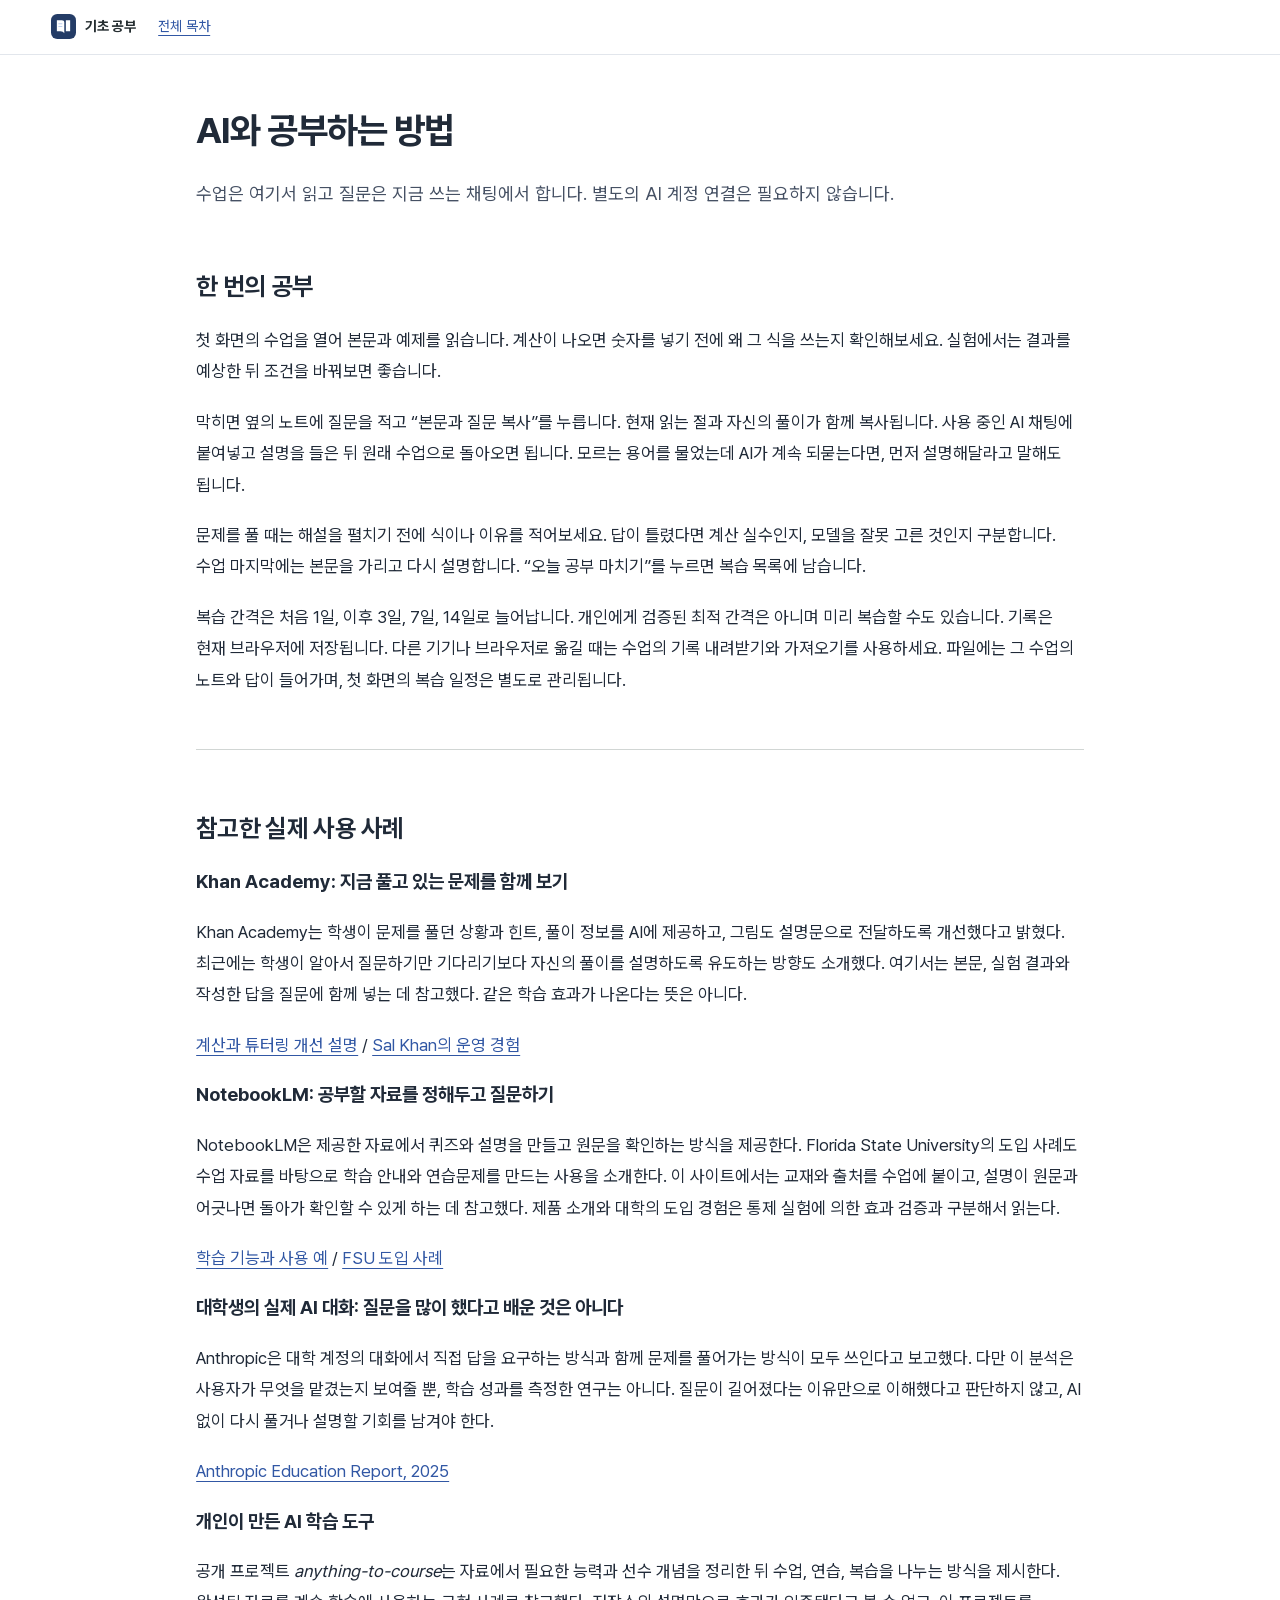
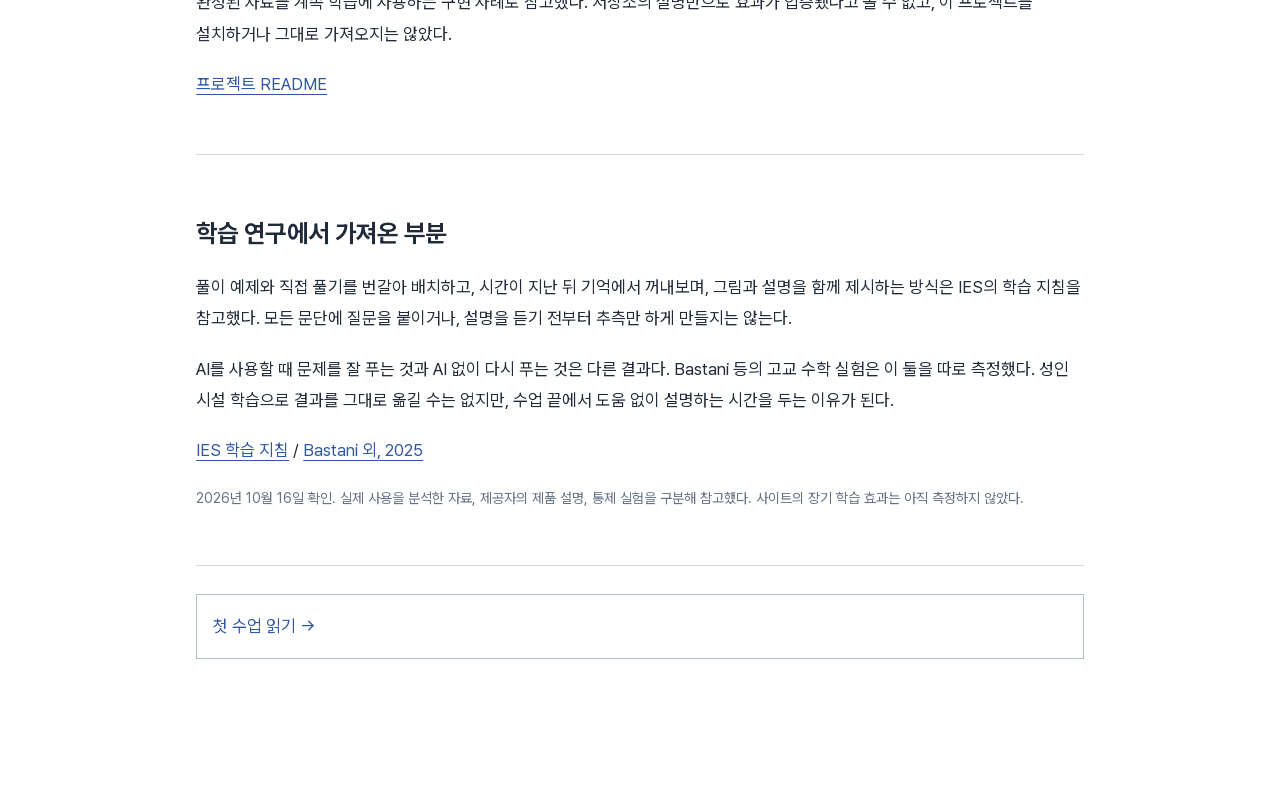
==== about-study.html @ 559bbe8b "Rework study entry and reading flow with sourced lessons and honest coverage" ====
<!doctype html><html lang="ko"><head><meta charset="utf-8"><meta name="viewport" content="width=device-width,initial-scale=1"><title>AI와 공부하는 방법 | 기초 공부</title><link rel="icon" href="favicon.svg" type="image/svg+xml"><link rel="stylesheet" href="chapter.css"><link rel="stylesheet" href="reading.css?v=8"></head><body class="report"><header><a class="brand" href="./?page=home"><img src="favicon.svg" width="25" height="25" alt="">기초 공부</a><a href="./?page=home&area=catalog">전체 목차</a></header><main><h1>AI와 공부하는 방법</h1><p class="intro">수업은 여기서 읽고 질문은 지금 쓰는 채팅에서 합니다. 별도의 AI 계정 연결은 필요하지 않습니다.</p><section><h2>한 번의 공부</h2><p>첫 화면의 수업을 열어 본문과 예제를 읽습니다. 계산이 나오면 숫자를 넣기 전에 왜 그 식을 쓰는지 확인해보세요. 실험에서는 결과를 예상한 뒤 조건을 바꿔보면 좋습니다.</p><p>막히면 옆의 노트에 질문을 적고 “본문과 질문 복사”를 누릅니다. 현재 읽는 절과 자신의 풀이가 함께 복사됩니다. 사용 중인 AI 채팅에 붙여넣고 설명을 들은 뒤 원래 수업으로 돌아오면 됩니다. 모르는 용어를 물었는데 AI가 계속 되묻는다면, 먼저 설명해달라고 말해도 됩니다.</p><p>문제를 풀 때는 해설을 펼치기 전에 식이나 이유를 적어보세요. 답이 틀렸다면 계산 실수인지, 모델을 잘못 고른 것인지 구분합니다. 수업 마지막에는 본문을 가리고 다시 설명합니다. “오늘 공부 마치기”를 누르면 복습 목록에 남습니다.</p><p>복습 간격은 처음 1일, 이후 3일, 7일, 14일로 늘어납니다. 개인에게 검증된 최적 간격은 아니며 미리 복습할 수도 있습니다. 기록은 현재 브라우저에 저장됩니다. 다른 기기나 브라우저로 옮길 때는 수업의 기록 내려받기와 가져오기를 사용하세요. 파일에는 그 수업의 노트와 답이 들어가며, 첫 화면의 복습 일정은 별도로 관리됩니다.</p></section>
<section><h2>참고한 실제 사용 사례</h2><h3>Khan Academy: 지금 풀고 있는 문제를 함께 보기</h3><p>Khan Academy는 학생이 문제를 풀던 상황과 힌트, 풀이 정보를 AI에 제공하고, 그림도 설명문으로 전달하도록 개선했다고 밝혔다. 최근에는 학생이 알아서 질문하기만 기다리기보다 자신의 풀이를 설명하도록 유도하는 방향도 소개했다. 여기서는 본문, 실험 결과와 작성한 답을 질문에 함께 넣는 데 참고했다. 같은 학습 효과가 나온다는 뜻은 아니다.</p><p><a href="https://blog.khanacademy.org/khanmigo-math-computation-and-tutoring-updates/">계산과 튜터링 개선 설명</a> / <a href="https://blog.khanacademy.org/khanmigos-first-chapter-changed-how-i-think-about-ai-a-note-from-sal-khan/">Sal Khan의 운영 경험</a></p>
<h3>NotebookLM: 공부할 자료를 정해두고 질문하기</h3><p>NotebookLM은 제공한 자료에서 퀴즈와 설명을 만들고 원문을 확인하는 방식을 제공한다. Florida State University의 도입 사례도 수업 자료를 바탕으로 학습 안내와 연습문제를 만드는 사용을 소개한다. 이 사이트에서는 교재와 출처를 수업에 붙이고, 설명이 원문과 어긋나면 돌아가 확인할 수 있게 하는 데 참고했다. 제품 소개와 대학의 도입 경험은 통제 실험에 의한 효과 검증과 구분해서 읽는다.</p><p><a href="https://blog.google/innovation-and-ai/models-and-research/google-labs/notebooklm-student-features/">학습 기능과 사용 예</a> / <a href="https://blog.google/products-and-platforms/products/education/florida-state-university-notebooklm/">FSU 도입 사례</a></p>
<h3>대학생의 실제 AI 대화: 질문을 많이 했다고 배운 것은 아니다</h3><p>Anthropic은 대학 계정의 대화에서 직접 답을 요구하는 방식과 함께 문제를 풀어가는 방식이 모두 쓰인다고 보고했다. 다만 이 분석은 사용자가 무엇을 맡겼는지 보여줄 뿐, 학습 성과를 측정한 연구는 아니다. 질문이 길어졌다는 이유만으로 이해했다고 판단하지 않고, AI 없이 다시 풀거나 설명할 기회를 남겨야 한다.</p><p><a href="https://www.anthropic.com/news/anthropic-education-report-how-university-students-use-claude">Anthropic Education Report, 2025</a></p>
<h3>개인이 만든 AI 학습 도구</h3><p>공개 프로젝트 <em>anything-to-course</em>는 자료에서 필요한 능력과 선수 개념을 정리한 뒤 수업, 연습, 복습을 나누는 방식을 제시한다. 완성된 자료를 계속 학습에 사용하는 구현 사례로 참고했다. 저장소의 설명만으로 효과가 입증됐다고 볼 수 없고, 이 프로젝트를 설치하거나 그대로 가져오지는 않았다.</p><p><a href="https://github.com/lowwwbank/anything-to-course">프로젝트 README</a></p></section>
<section><h2>학습 연구에서 가져온 부분</h2><p>풀이 예제와 직접 풀기를 번갈아 배치하고, 시간이 지난 뒤 기억에서 꺼내보며, 그림과 설명을 함께 제시하는 방식은 IES의 학습 지침을 참고했다. 모든 문단에 질문을 붙이거나, 설명을 듣기 전부터 추측만 하게 만들지는 않는다.</p><p>AI를 사용할 때 문제를 잘 푸는 것과 AI 없이 다시 푸는 것은 다른 결과다. Bastani 등의 고교 수학 실험은 이 둘을 따로 측정했다. 성인 시설 학습으로 결과를 그대로 옮길 수는 없지만, 수업 끝에서 도움 없이 설명하는 시간을 두는 이유가 된다.</p><p><a href="https://ies.ed.gov/ncee/wwc/PracticeGuide/1">IES 학습 지침</a> / <a href="https://www.pnas.org/doi/10.1073/pnas.2422633122">Bastani 외, 2025</a></p><p class="source-note">2026년 10월 16일 확인. 실제 사용을 분석한 자료, 제공자의 제품 설명, 통제 실험을 구분해 참고했다. 사이트의 장기 학습 효과는 아직 측정하지 않았다.</p></section><a class="endlink" href="energy.html">첫 수업 읽기 →</a></main></body></html>
---- chapter.css ----
:root{font-family:-apple-system,BlinkMacSystemFont,'Apple SD Gothic Neo','Noto Sans KR',sans-serif;color:#262b2d;background:#f6f4ee;font-size:17px;line-height:1.85}*{box-sizing:border-box}body{margin:0}a{color:#245e68;text-underline-offset:4px}button,input,textarea{font:inherit}button{cursor:pointer;border:1px solid #a6b4b5;background:white;color:#244c53;padding:7px 12px;border-radius:4px}button:hover{background:#e9f1f0}button:focus-visible,a:focus-visible,summary:focus-visible,input:focus-visible,textarea:focus-visible{outline:3px solid #bf733b;outline-offset:3px}header{position:sticky;top:0;z-index:5;padding:14px 4vw;border-bottom:1px solid #d4d7d2;display:flex;gap:22px;align-items:center;background:#f6f4ee;flex-wrap:wrap;font-size:14px}header .brand{font-weight:700;color:#252e31;text-decoration:none}header .edition{margin-left:auto;color:#5c666a}h1{font-size:clamp(29px,3.5vw,43px);line-height:1.35;letter-spacing:-1.4px;margin:14px 0 22px}h2{font-size:25px;line-height:1.45;letter-spacing:-.7px}h3{font-size:19px;line-height:1.6}p{margin:14px 0}small,.muted{color:#606b70;font-size:14px}.kicker{font-size:13px;font-weight:650;letter-spacing:.7px;color:#52727a}main{max-width:1420px;margin:auto;padding:32px 4vw 100px;display:grid;grid-template-columns:190px minmax(0,760px) minmax(220px,285px);gap:34px}nav.toc{font-size:14px;position:sticky;top:88px;align-self:start;max-height:90vh;overflow:auto}nav.toc a{display:block;text-decoration:none;color:#5a6467;padding:7px 0;border-bottom:1px solid #dedfd9}nav.toc a.active{color:#145865;font-weight:700}article{min-width:0}section{scroll-margin-top:100px;padding:18px 0 34px;border-bottom:1px solid #d1d6d4;margin-bottom:22px}article section:first-of-type{padding-top:10px}.intro{font-size:18px;color:#465359}.math{background:#eef1ec;border-left:3px solid #61818a;padding:15px 18px;margin:22px 0;font-family:ui-monospace,Menlo,monospace;font-size:17px;overflow-x:auto;line-height:1.9}.asidebox{padding:16px 20px;border:1px solid #c7d1cd;margin:22px 0;background:#fafbf7}.asidebox p:first-child{margin-top:0}.asidebox p:last-child{margin-bottom:0}.caption{font-size:13px;color:#5d696e;margin-top:8px}aside.notes{position:sticky;top:88px;align-self:start;border-left:1px solid #d1d6d4;padding-left:22px;font-size:14px}aside h2{font-size:17px;margin-top:0}textarea{display:block;width:100%;min-height:130px;resize:vertical;padding:10px;border:1px solid #c0c9c7;border-radius:3px;background:#fffef9;color:#293238;line-height:1.7;font-size:15px;margin:8px 0 12px}.notes textarea{min-height:190px}.status{min-height:24px;font-size:12px;color:#626f73}.notes .buttons{display:flex;gap:7px;flex-wrap:wrap}.notes button{font-size:13px}.notes label{display:block;margin-top:20px}details{margin:16px 0;border-top:1px solid #d9dedb;padding-top:10px}summary{cursor:pointer;color:#265f69;font-size:15px}details p{font-size:16px}.exercise{margin:24px 0;padding:18px;background:#eeeee6;border-radius:3px}.exercise h3{margin-top:0}.answer{max-width:180px;padding:6px 10px;border:1px solid #9aabab;border-radius:3px;background:#fff}.result{font-size:15px;min-height:25px}.plot{width:100%;height:auto;display:block;background:#fffefa;border:1px solid #d9ded6}.plot text{font-family:inherit;font-size:13px;fill:#455257}.plot .axis{stroke:#8e9a9a;stroke-width:1}.controls{display:flex;flex-wrap:wrap;align-items:center;gap:14px;padding:14px 0}.controls input{flex:1;min-width:160px;accent-color:#235e6c}.key{display:inline-block;width:24px;border-top:3px solid;margin-right:7px}.key.pump{border-color:#246575}.key.system{border-color:#b35f32}.key.base{border-color:#9a9d91;border-top-style:dashed}.legend{display:flex;flex-wrap:wrap;gap:20px;font-size:13px}.diagram{width:100%;height:auto}.diagram text{font-size:15px;font-family:inherit;fill:#32454a}.plain-list{padding-left:23px}.plain-list li{margin:12px 0}.ref-list{font-size:14px;line-height:1.7;padding-left:20px}.ref-list li{margin:13px 0}.endlink{display:block;margin:28px 0;padding:16px;border:1px solid #b0c2c3;text-decoration:none}.review-mode .learn{display:none}.review-mode #recall{border:0}.review-mode #review-toggle{background:#244e57;color:white}.review-mode .toc a:not([href='#recall']){display:none}.report main{display:block;max-width:990px}.report section{padding-top:16px}.report h1{max-width:760px}.report .option{padding:14px 0;border-top:1px solid #d9dcd4}.report .option h3{margin:5px 0}.report .option p{margin:8px 0}.report .recommended{border-left:3px solid #567b81;padding-left:18px}.report .field{margin:20px 0}.report .field strong{display:block}.report .field p{margin:6px 0}.source-note{font-size:14px;color:#5c696d}.hidden{display:none!important}@media(min-width:1500px){main{gap:48px}}@media(max-width:1150px){main{grid-template-columns:150px minmax(0,1fr);gap:30px}.notes{grid-column:2;position:static!important;border-left:0!important;border-top:1px solid #bfc9c6;padding:22px 0 0!important}.notes textarea{min-height:130px}}@media(max-width:700px){:root{font-size:16px}header{position:sticky;top:0;z-index:5;padding:12px 20px;gap:15px}header .edition{display:none}main{display:block;padding:22px 20px 70px}.toc{position:static!important;max-height:none!important;margin-bottom:24px;display:flex;gap:4px 18px;flex-wrap:wrap}.toc strong{width:100%}.toc a{font-size:12px}.notes{margin-top:30px}h2{font-size:23px}.math{font-size:15px}.plot text{font-size:14px}.report main{padding:24px 20px}.exercise{padding:14px}}@media print{header,.toc,.notes,button,.controls{display:none}main{display:block;max-width:900px}details{display:block}.learn{display:block!important}textarea{min-height:60px}.plot{break-inside:avoid}}

#note-toggle{display:none}@media(max-width:1150px){#note-toggle{display:inline-block}.notes{display:none;position:fixed!important;top:auto!important;bottom:0;left:0;right:0;z-index:6;background:#fbfbf6;max-height:65vh;overflow:auto;margin:0!important;padding:22px!important;box-shadow:0 -8px 25px #263e4515}.notes-open .notes{display:block}}
---- reading.css ----
@font-face{font-family:Pretendard;src:url('assets/PretendardVariable.woff2') format('woff2');font-weight:45 920;font-display:swap}:root{font-family:Pretendard,-apple-system,BlinkMacSystemFont,sans-serif;color:#202a38;background:#fff;font-size:17px;line-height:1.85;word-break:keep-all;overflow-wrap:break-word}header{background:#fff;border-color:#e2e6ec;font-size:14px}header .brand{display:flex;align-items:center;gap:9px}header img{display:block}main{max-width:1490px;grid-template-columns:190px minmax(0,730px) minmax(230px,280px);gap:40px;padding-top:38px}h1{font-size:36px;letter-spacing:-1px;font-weight:720}h2{font-size:25px;font-weight:670;margin-top:22px}p{margin:19px 0}.intro{font-size:18px;color:#465164}a{color:#3157a4}.kicker{color:#637189;font-size:13px}.toc strong{display:block;margin-bottom:16px}.toc a{border:0;padding:8px 0;color:#637086}.toc a.active{color:#315bd6}.notes{background:#f7f8fb;padding:22px!important;border:1px solid #e3e7ee!important;border-radius:8px}.notes textarea{background:#fff}.notes p{margin:8px 0}.notes #question{min-height:100px}.notes textarea{min-height:150px}.notes label{font-size:13px}.math{background:#f1f4fa;border-color:#5278c2;font-size:16px}.lesson-steps{display:flex;flex-wrap:wrap;gap:18px;padding:16px 0;border-block:1px solid #e2e6ec;margin-top:28px;font-size:14px}.lesson-steps a{text-decoration:none}.worked-example{padding:4px 22px;border-left:3px solid #6483b3;background:#f8f9fc;margin:25px 0}.worked-example h3{margin-top:18px}.experiment{border:1px solid #dce3ed;border-radius:8px;padding:22px;margin:28px 0}.experiment h3{margin-top:0}.experiment label{display:block;font-size:14px;margin:16px 0 6px}.experiment output{float:right;color:#315bd6}.experiment input[type=range]{width:100%;accent-color:#315bd6}.experiment svg{width:100%;height:auto;display:block;margin-top:22px;font-size:12px;fill:#526078}.experiment select{font:inherit;font-size:15px;padding:8px;border:1px solid #bcc9d9;border-radius:4px;background:#fff;max-width:100%}.exercise{background:#f5f7fb}.finish-study button,#copy-question{background:#315bd6;color:white;border-color:#315bd6}.finish-study p{font-size:15px}.skip{position:fixed;top:-100px}.skip:focus{top:0;background:white;z-index:100;padding:12px}.ref-list{overflow-wrap:anywhere}.review-mode .finish-study{display:block}.source-note{color:#647184}.notes .caption{font-size:12px}@media(max-width:1180px){main{grid-template-columns:160px minmax(0,1fr);gap:28px}}@media(max-width:700px){main{display:block;padding:24px 20px 60px}h1{font-size:29px}h2{font-size:23px}header{gap:12px;padding:12px 18px}header .brand{font-size:14px}header button{font-size:12px}.experiment{padding:14px}.toc{border-bottom:1px solid #e2e6ec;padding-bottom:16px}.lesson-steps{gap:12px;font-size:13px}.notes{border-radius:10px 10px 0 0}.math{font-size:14px}}
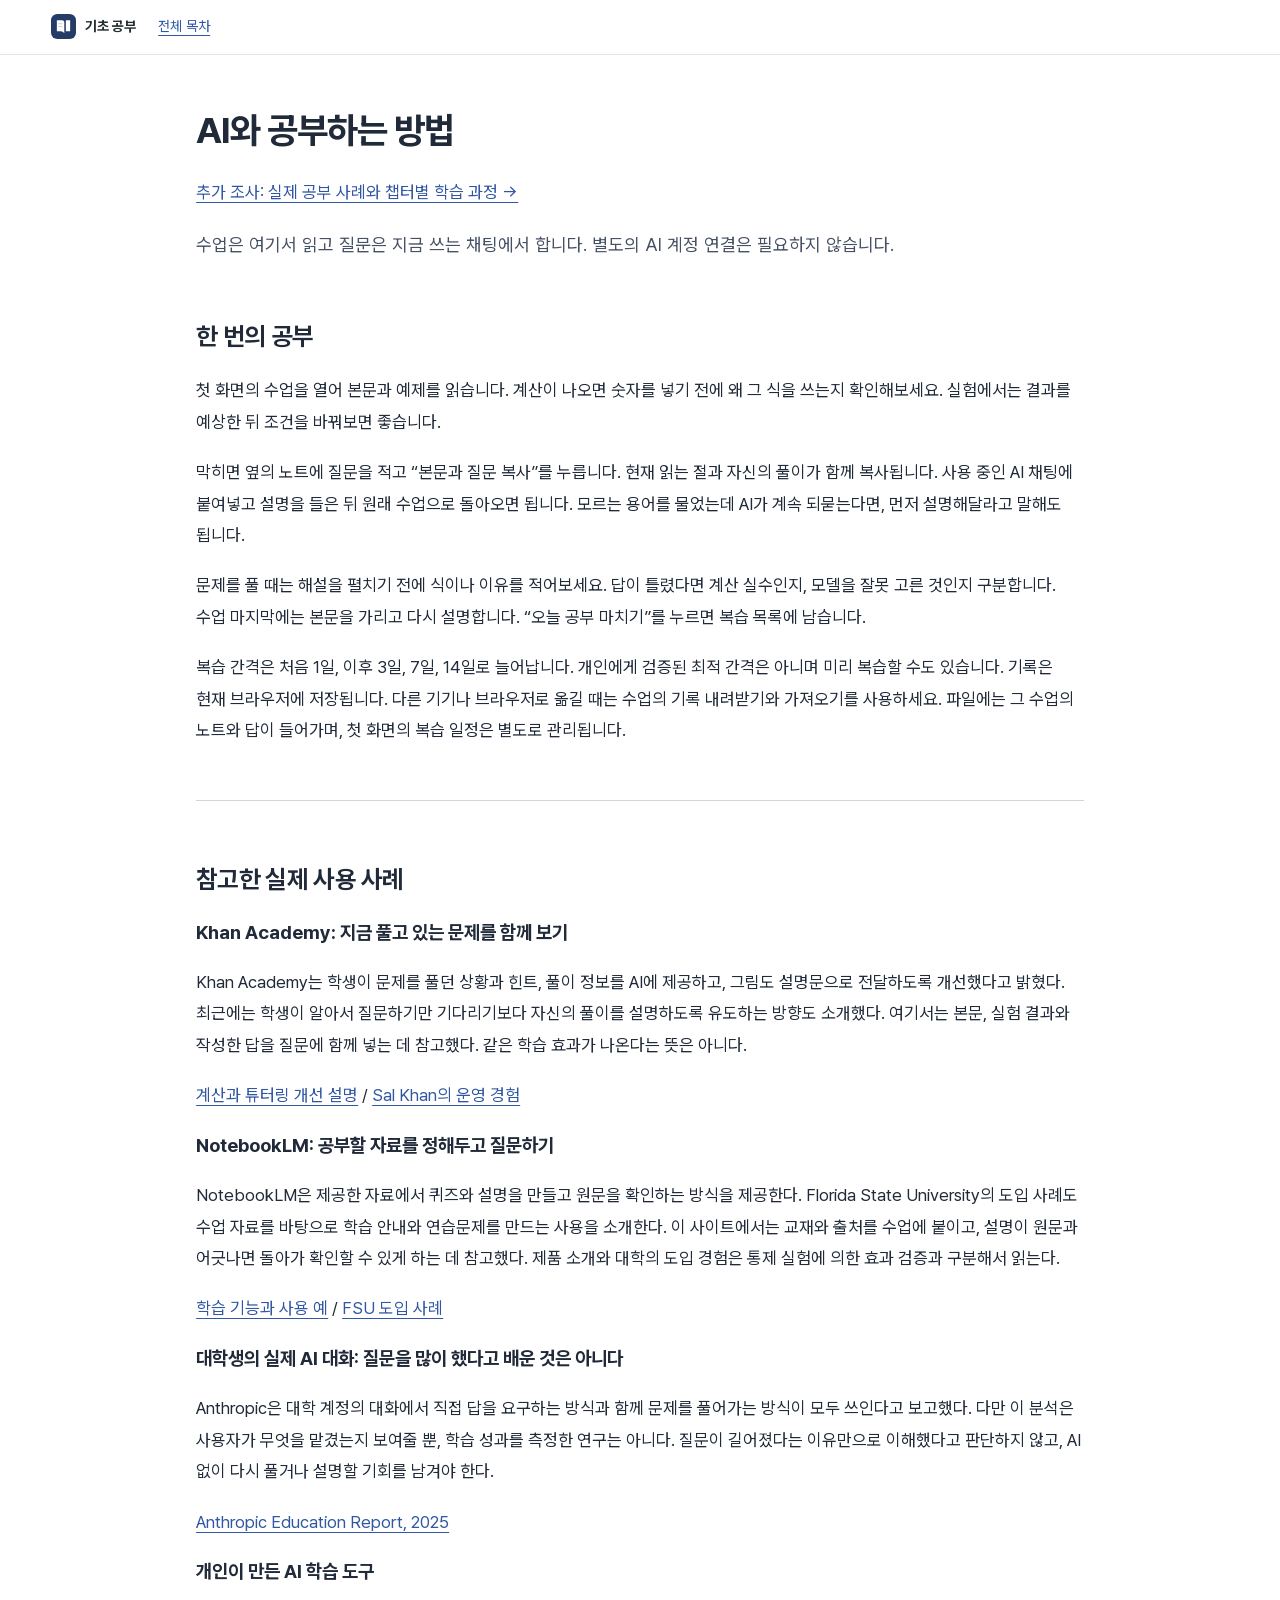
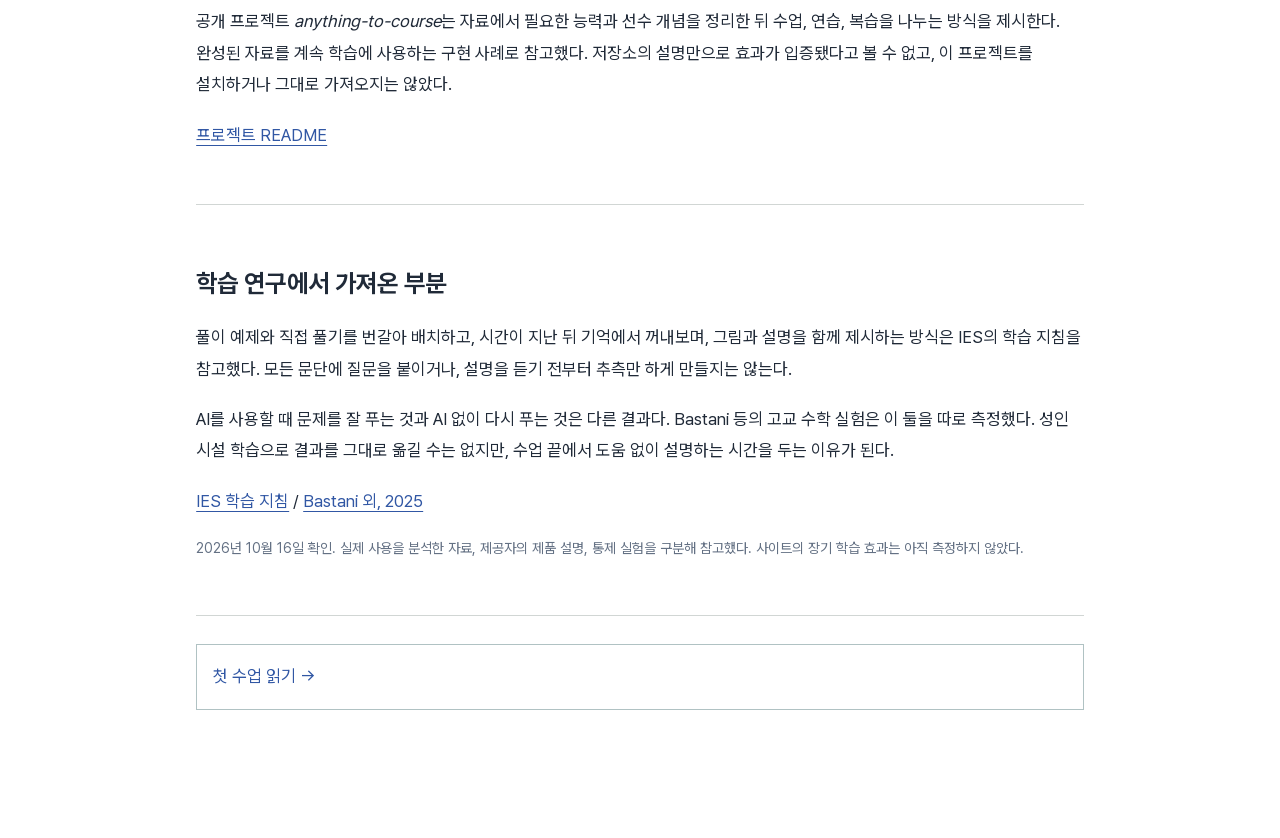
==== commit 8a522c5b: "Add complete acid-base chapter and researched AI study workflow" ====
--- a/about-study.html
+++ b/about-study.html
@@ -1,4 +1,4 @@
-<!doctype html><html lang="ko"><head><meta charset="utf-8"><meta name="viewport" content="width=device-width,initial-scale=1"><title>AI와 공부하는 방법 | 기초 공부</title><link rel="icon" href="favicon.svg" type="image/svg+xml"><link rel="stylesheet" href="chapter.css"><link rel="stylesheet" href="reading.css?v=8"></head><body class="report"><header><a class="brand" href="./?page=home"><img src="favicon.svg" width="25" height="25" alt="">기초 공부</a><a href="./?page=home&area=catalog">전체 목차</a></header><main><h1>AI와 공부하는 방법</h1><p class="intro">수업은 여기서 읽고 질문은 지금 쓰는 채팅에서 합니다. 별도의 AI 계정 연결은 필요하지 않습니다.</p><section><h2>한 번의 공부</h2><p>첫 화면의 수업을 열어 본문과 예제를 읽습니다. 계산이 나오면 숫자를 넣기 전에 왜 그 식을 쓰는지 확인해보세요. 실험에서는 결과를 예상한 뒤 조건을 바꿔보면 좋습니다.</p><p>막히면 옆의 노트에 질문을 적고 “본문과 질문 복사”를 누릅니다. 현재 읽는 절과 자신의 풀이가 함께 복사됩니다. 사용 중인 AI 채팅에 붙여넣고 설명을 들은 뒤 원래 수업으로 돌아오면 됩니다. 모르는 용어를 물었는데 AI가 계속 되묻는다면, 먼저 설명해달라고 말해도 됩니다.</p><p>문제를 풀 때는 해설을 펼치기 전에 식이나 이유를 적어보세요. 답이 틀렸다면 계산 실수인지, 모델을 잘못 고른 것인지 구분합니다. 수업 마지막에는 본문을 가리고 다시 설명합니다. “오늘 공부 마치기”를 누르면 복습 목록에 남습니다.</p><p>복습 간격은 처음 1일, 이후 3일, 7일, 14일로 늘어납니다. 개인에게 검증된 최적 간격은 아니며 미리 복습할 수도 있습니다. 기록은 현재 브라우저에 저장됩니다. 다른 기기나 브라우저로 옮길 때는 수업의 기록 내려받기와 가져오기를 사용하세요. 파일에는 그 수업의 노트와 답이 들어가며, 첫 화면의 복습 일정은 별도로 관리됩니다.</p></section>
+<!doctype html><html lang="ko"><head><meta charset="utf-8"><meta name="viewport" content="width=device-width,initial-scale=1"><title>AI와 공부하는 방법 | 기초 공부</title><link rel="icon" href="favicon.svg" type="image/svg+xml"><link rel="stylesheet" href="chapter.css"><link rel="stylesheet" href="reading.css?v=8"></head><body class="report"><header><a class="brand" href="./?page=home"><img src="favicon.svg" width="25" height="25" alt="">기초 공부</a><a href="./?page=home&area=catalog">전체 목차</a></header><main><h1>AI와 공부하는 방법</h1><p><a href="ai-study-method.html">추가 조사: 실제 공부 사례와 챕터별 학습 과정 →</a></p><p class="intro">수업은 여기서 읽고 질문은 지금 쓰는 채팅에서 합니다. 별도의 AI 계정 연결은 필요하지 않습니다.</p><section><h2>한 번의 공부</h2><p>첫 화면의 수업을 열어 본문과 예제를 읽습니다. 계산이 나오면 숫자를 넣기 전에 왜 그 식을 쓰는지 확인해보세요. 실험에서는 결과를 예상한 뒤 조건을 바꿔보면 좋습니다.</p><p>막히면 옆의 노트에 질문을 적고 “본문과 질문 복사”를 누릅니다. 현재 읽는 절과 자신의 풀이가 함께 복사됩니다. 사용 중인 AI 채팅에 붙여넣고 설명을 들은 뒤 원래 수업으로 돌아오면 됩니다. 모르는 용어를 물었는데 AI가 계속 되묻는다면, 먼저 설명해달라고 말해도 됩니다.</p><p>문제를 풀 때는 해설을 펼치기 전에 식이나 이유를 적어보세요. 답이 틀렸다면 계산 실수인지, 모델을 잘못 고른 것인지 구분합니다. 수업 마지막에는 본문을 가리고 다시 설명합니다. “오늘 공부 마치기”를 누르면 복습 목록에 남습니다.</p><p>복습 간격은 처음 1일, 이후 3일, 7일, 14일로 늘어납니다. 개인에게 검증된 최적 간격은 아니며 미리 복습할 수도 있습니다. 기록은 현재 브라우저에 저장됩니다. 다른 기기나 브라우저로 옮길 때는 수업의 기록 내려받기와 가져오기를 사용하세요. 파일에는 그 수업의 노트와 답이 들어가며, 첫 화면의 복습 일정은 별도로 관리됩니다.</p></section>
 <section><h2>참고한 실제 사용 사례</h2><h3>Khan Academy: 지금 풀고 있는 문제를 함께 보기</h3><p>Khan Academy는 학생이 문제를 풀던 상황과 힌트, 풀이 정보를 AI에 제공하고, 그림도 설명문으로 전달하도록 개선했다고 밝혔다. 최근에는 학생이 알아서 질문하기만 기다리기보다 자신의 풀이를 설명하도록 유도하는 방향도 소개했다. 여기서는 본문, 실험 결과와 작성한 답을 질문에 함께 넣는 데 참고했다. 같은 학습 효과가 나온다는 뜻은 아니다.</p><p><a href="https://blog.khanacademy.org/khanmigo-math-computation-and-tutoring-updates/">계산과 튜터링 개선 설명</a> / <a href="https://blog.khanacademy.org/khanmigos-first-chapter-changed-how-i-think-about-ai-a-note-from-sal-khan/">Sal Khan의 운영 경험</a></p>
 <h3>NotebookLM: 공부할 자료를 정해두고 질문하기</h3><p>NotebookLM은 제공한 자료에서 퀴즈와 설명을 만들고 원문을 확인하는 방식을 제공한다. Florida State University의 도입 사례도 수업 자료를 바탕으로 학습 안내와 연습문제를 만드는 사용을 소개한다. 이 사이트에서는 교재와 출처를 수업에 붙이고, 설명이 원문과 어긋나면 돌아가 확인할 수 있게 하는 데 참고했다. 제품 소개와 대학의 도입 경험은 통제 실험에 의한 효과 검증과 구분해서 읽는다.</p><p><a href="https://blog.google/innovation-and-ai/models-and-research/google-labs/notebooklm-student-features/">학습 기능과 사용 예</a> / <a href="https://blog.google/products-and-platforms/products/education/florida-state-university-notebooklm/">FSU 도입 사례</a></p>
 <h3>대학생의 실제 AI 대화: 질문을 많이 했다고 배운 것은 아니다</h3><p>Anthropic은 대학 계정의 대화에서 직접 답을 요구하는 방식과 함께 문제를 풀어가는 방식이 모두 쓰인다고 보고했다. 다만 이 분석은 사용자가 무엇을 맡겼는지 보여줄 뿐, 학습 성과를 측정한 연구는 아니다. 질문이 길어졌다는 이유만으로 이해했다고 판단하지 않고, AI 없이 다시 풀거나 설명할 기회를 남겨야 한다.</p><p><a href="https://www.anthropic.com/news/anthropic-education-report-how-university-students-use-claude">Anthropic Education Report, 2025</a></p>
